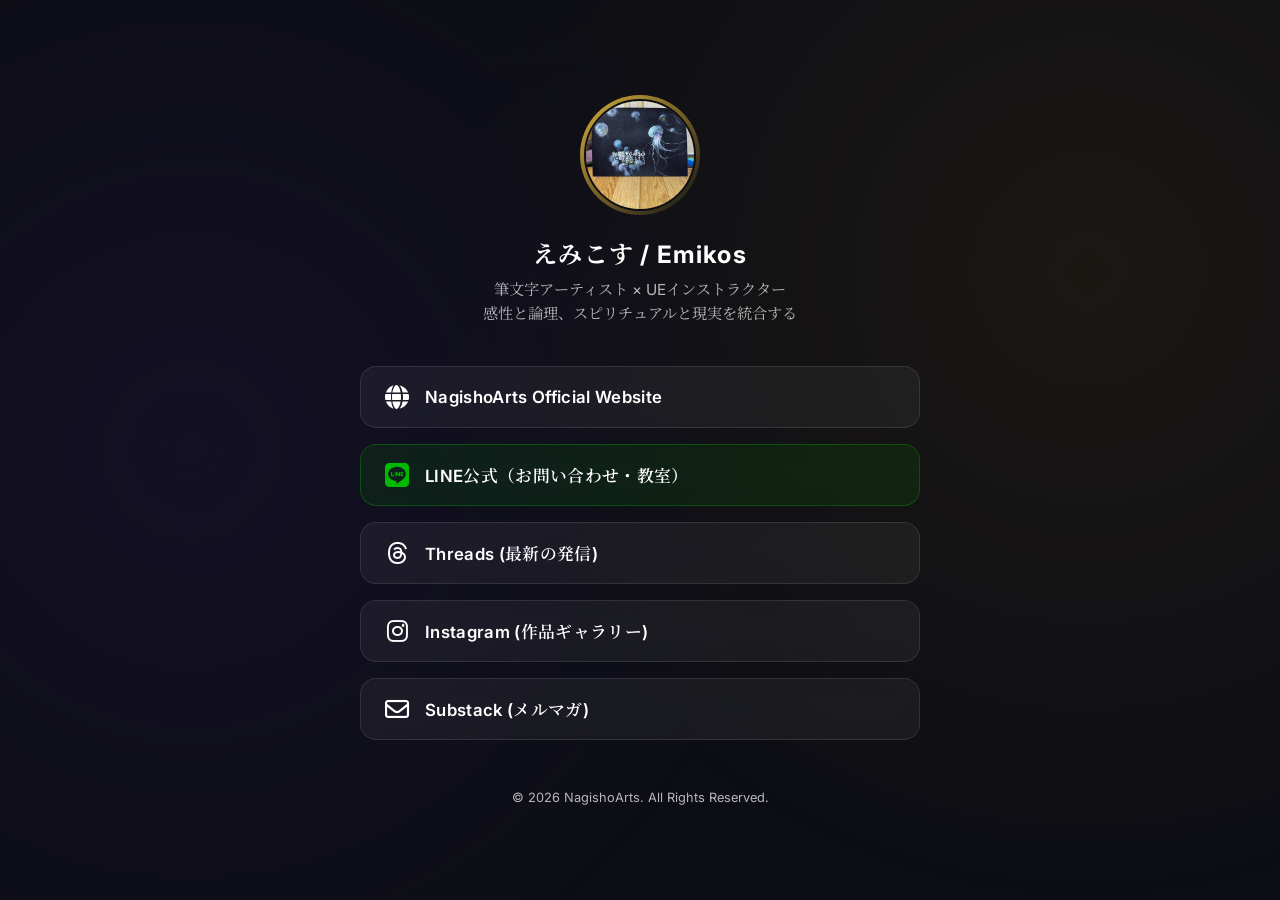
==== link_hub/index.html @ 088dd6b3 "Add link_hub page" ====
<!DOCTYPE html>
<html lang="ja">
<head>
    <meta charset="UTF-8">
    <meta name="viewport" content="width=device-width, initial-scale=1.0">
    <title>NagishoArts | Links</title>
    <link rel="preconnect" href="https://fonts.googleapis.com">
    <link rel="preconnect" href="https://fonts.gstatic.com" crossorigin>
    <link href="https://fonts.googleapis.com/css2?family=Inter:wght@400;600&family=Noto+Serif+JP:wght@400;700&display=swap" rel="stylesheet">
    <link rel="stylesheet" href="style.css">
    <!-- FontAwesome for icons -->
    <link rel="stylesheet" href="https://cdnjs.cloudflare.com/ajax/libs/font-awesome/6.4.0/css/all.min.css">
</head>
<body>
    <div class="background-animation"></div>
    
    <div class="container">
        <!-- Profile Section -->
        <header class="profile">
            <div class="profile-img-container">
                <img src="assets/profile.jpg" alt="Emikos (NagishoArts)" class="profile-img">
            </div>
            <h1 class="profile-name">えみこす / Emikos</h1>
            <p class="profile-bio">筆文字アーティスト × UEインストラクター<br>感性と論理、スピリチュアルと現実を統合する</p>
        </header>

        <!-- Links Section -->
        <main class="links">
            <a href="https://nagishoarts.com" target="_blank" class="link-card">
                <i class="fa-solid fa-globe icon"></i>
                <span class="link-text">NagishoArts Official Website</span>
            </a>
            
            <a href="https://lin.ee/TGI120y" target="_blank" class="link-card highlight">
                <i class="fa-brands fa-line icon"></i>
                <span class="link-text">LINE公式（お問い合わせ・教室）</span>
            </a>

            <a href="https://www.threads.net/" target="_blank" class="link-card">
                <i class="fa-brands fa-threads icon"></i>
                <span class="link-text">Threads (最新の発信)</span>
            </a>

            <a href="https://www.instagram.com/" target="_blank" class="link-card">
                <i class="fa-brands fa-instagram icon"></i>
                <span class="link-text">Instagram (作品ギャラリー)</span>
            </a>



            <a href="https://substack.com/" target="_blank" class="link-card">
                <i class="fa-regular fa-envelope icon"></i>
                <span class="link-text">Substack (メルマガ)</span>
            </a>
        </main>

        <!-- Footer -->
        <footer class="footer">
            <p>&copy; 2026 NagishoArts. All Rights Reserved.</p>
        </footer>
    </div>
</body>
</html>
---- link_hub/style.css ----
:root {
    --bg-color: #0d0e15;
    --text-primary: #ffffff;
    --text-secondary: rgba(255, 255, 255, 0.7);
    --glass-bg: rgba(255, 255, 255, 0.05);
    --glass-border: rgba(255, 255, 255, 0.1);
    --glass-hover: rgba(255, 255, 255, 0.15);
    --accent: #d4af37; /* ゴールドアクセント */
}

* {
    margin: 0;
    padding: 0;
    box-sizing: border-box;
}

body {
    font-family: 'Inter', 'Noto Serif JP', serif;
    background-color: var(--bg-color);
    color: var(--text-primary);
    min-height: 100vh;
    display: flex;
    justify-content: center;
    align-items: center;
    overflow-x: hidden;
    position: relative;
}

/* Background Animation */
.background-animation {
    position: fixed;
    top: 0;
    left: 0;
    width: 100vw;
    height: 100vh;
    z-index: -1;
    background: radial-gradient(circle at 15% 50%, rgba(30, 20, 60, 0.4), transparent 50%),
                radial-gradient(circle at 85% 30%, rgba(50, 40, 20, 0.4), transparent 50%);
    animation: pulse 15s infinite alternate;
}

@keyframes pulse {
    0% { transform: scale(1); opacity: 0.8; }
    100% { transform: scale(1.1); opacity: 1; }
}

.container {
    width: 100%;
    max-width: 600px;
    padding: 40px 20px;
    z-index: 1;
}

/* Profile Section */
.profile {
    text-align: center;
    margin-bottom: 40px;
}

.profile-img-container {
    width: 120px;
    height: 120px;
    margin: 0 auto 20px;
    border-radius: 50%;
    padding: 4px;
    background: linear-gradient(135deg, var(--accent), transparent);
}

.profile-img {
    width: 100%;
    height: 100%;
    object-fit: cover;
    border-radius: 50%;
    border: 2px solid var(--bg-color);
}

.profile-name {
    font-size: 1.5rem;
    font-weight: 700;
    margin-bottom: 8px;
    letter-spacing: 0.05em;
}

.profile-bio {
    font-size: 0.95rem;
    color: var(--text-secondary);
    line-height: 1.6;
}

/* Links Section */
.links {
    display: flex;
    flex-direction: column;
    gap: 16px;
}

.link-card {
    display: flex;
    align-items: center;
    padding: 18px 24px;
    border-radius: 16px;
    background: var(--glass-bg);
    border: 1px solid var(--glass-border);
    backdrop-filter: blur(10px);
    -webkit-backdrop-filter: blur(10px);
    text-decoration: none;
    color: var(--text-primary);
    transition: all 0.3s cubic-bezier(0.25, 0.8, 0.25, 1);
    position: relative;
    overflow: hidden;
}

.link-card::before {
    content: '';
    position: absolute;
    top: 0;
    left: -100%;
    width: 100%;
    height: 100%;
    background: linear-gradient(90deg, transparent, rgba(255, 255, 255, 0.1), transparent);
    transition: all 0.5s ease;
}

.link-card:hover {
    transform: translateY(-4px);
    background: var(--glass-hover);
    box-shadow: 0 10px 20px rgba(0, 0, 0, 0.3);
    border-color: rgba(255, 255, 255, 0.2);
}

.link-card:hover::before {
    left: 100%;
}

.icon {
    font-size: 1.5rem;
    margin-right: 16px;
    width: 24px;
    text-align: center;
}

.link-text {
    font-size: 1.05rem;
    font-weight: 600;
    letter-spacing: 0.02em;
}

/* Highlighted Link (e.g. LINE) */
.link-card.highlight {
    background: rgba(0, 185, 0, 0.1);
    border-color: rgba(0, 185, 0, 0.3);
}

.link-card.highlight .icon {
    color: #00b900;
}

.link-card.highlight:hover {
    background: rgba(0, 185, 0, 0.2);
    box-shadow: 0 10px 20px rgba(0, 185, 0, 0.15);
}

/* Footer */
.footer {
    text-align: center;
    margin-top: 50px;
    font-size: 0.8rem;
    color: var(--text-secondary);
}
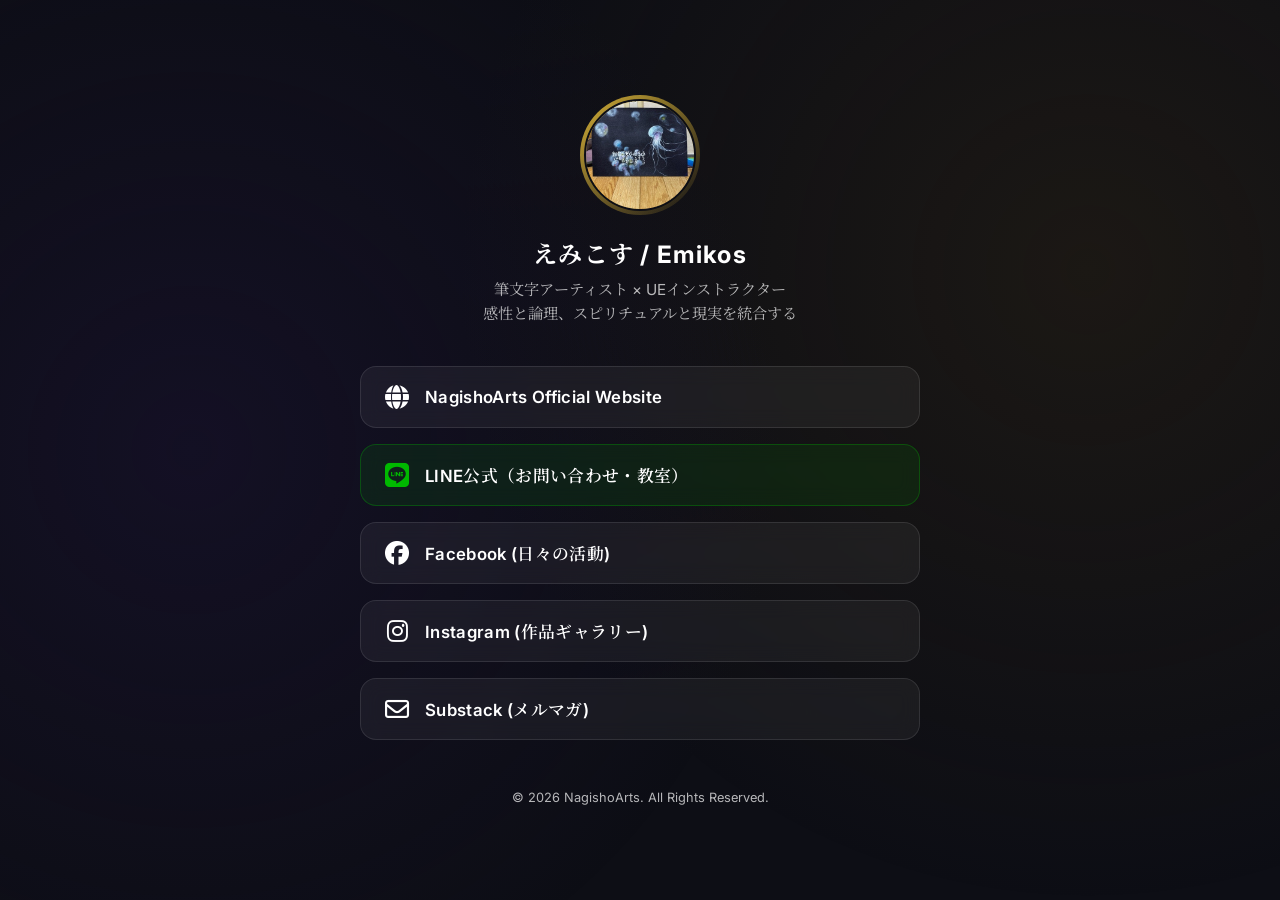
==== commit fb70a202: "Replace Threads with Facebook in link_hub" ====
--- a/link_hub/index.html
+++ b/link_hub/index.html
@@ -26,7 +26,7 @@
 
         <!-- Links Section -->
         <main class="links">
-            <a href="https://nagishoarts.com" target="_blank" class="link-card">
+            <a href="https://emikos-laugh.github.io/NagishoArts/" target="_blank" class="link-card">
                 <i class="fa-solid fa-globe icon"></i>
                 <span class="link-text">NagishoArts Official Website</span>
             </a>
@@ -36,9 +36,9 @@
                 <span class="link-text">LINE公式（お問い合わせ・教室）</span>
             </a>
 
-            <a href="https://www.threads.net/" target="_blank" class="link-card">
-                <i class="fa-brands fa-threads icon"></i>
-                <span class="link-text">Threads (最新の発信)</span>
+            <a href="https://www.facebook.com/emiko.furuta888/" target="_blank" class="link-card">
+                <i class="fa-brands fa-facebook icon"></i>
+                <span class="link-text">Facebook (日々の活動)</span>
             </a>
 
             <a href="https://www.instagram.com/" target="_blank" class="link-card">
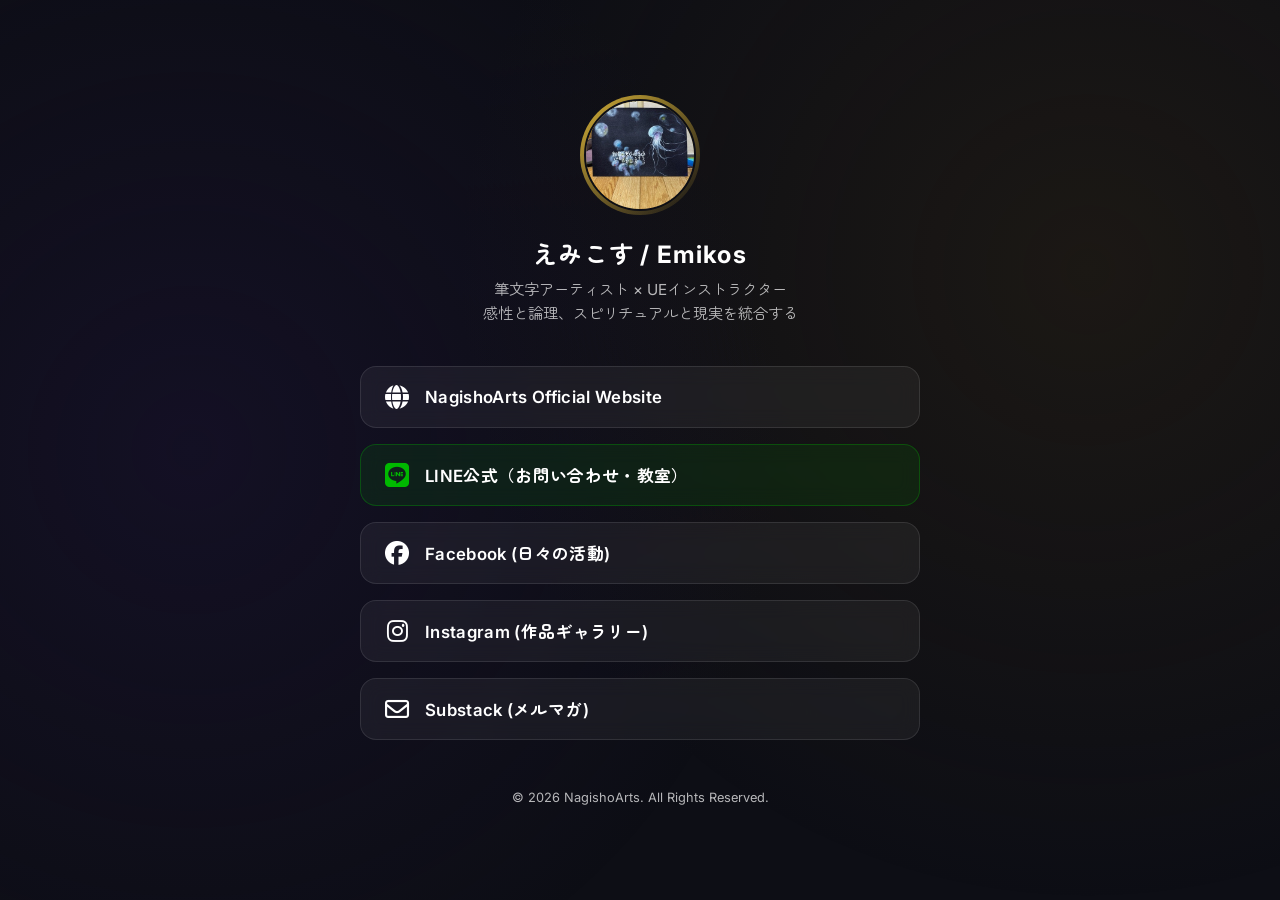
==== commit 17bc2694: "Update font to Zen Maru Gothic for a cuter, rounded look" ====
--- a/link_hub/index.html
+++ b/link_hub/index.html
@@ -6,7 +6,7 @@
     <title>NagishoArts | Links</title>
     <link rel="preconnect" href="https://fonts.googleapis.com">
     <link rel="preconnect" href="https://fonts.gstatic.com" crossorigin>
-    <link href="https://fonts.googleapis.com/css2?family=Inter:wght@400;600&family=Noto+Serif+JP:wght@400;700&display=swap" rel="stylesheet">
+    <link href="https://fonts.googleapis.com/css2?family=Inter:wght@400;600&family=Zen+Maru+Gothic:wght@400;500;700&display=swap" rel="stylesheet">
     <link rel="stylesheet" href="style.css">
     <!-- FontAwesome for icons -->
     <link rel="stylesheet" href="https://cdnjs.cloudflare.com/ajax/libs/font-awesome/6.4.0/css/all.min.css">
--- a/link_hub/style.css
+++ b/link_hub/style.css
@@ -15,7 +15,7 @@
 }
 
 body {
-    font-family: 'Inter', 'Noto Serif JP', serif;
+    font-family: 'Inter', 'Zen Maru Gothic', sans-serif;
     background-color: var(--bg-color);
     color: var(--text-primary);
     min-height: 100vh;
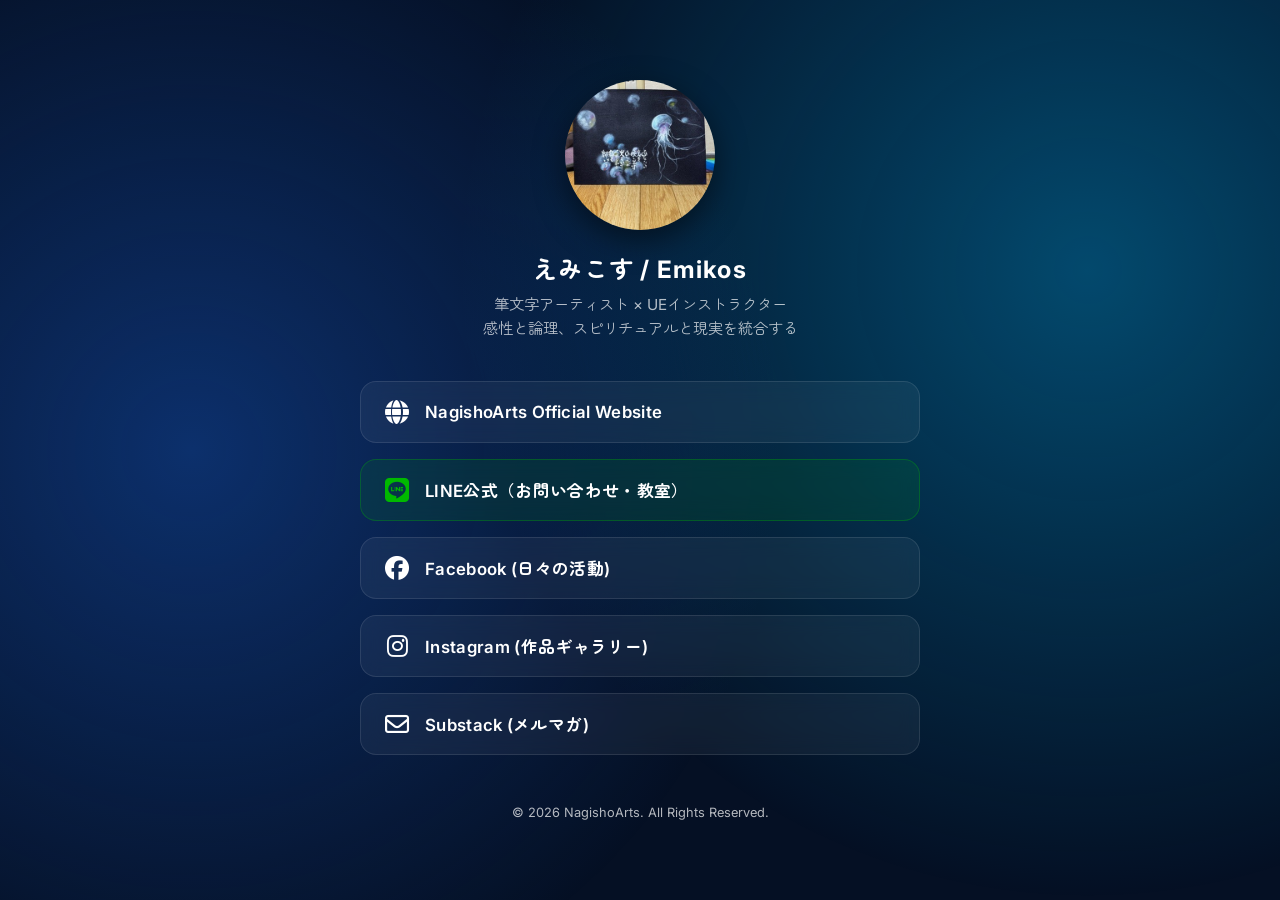
==== commit e106a2bf: "Update Substack URL" ====
--- a/link_hub/index.html
+++ b/link_hub/index.html
@@ -48,7 +48,7 @@
 
 
 
-            <a href="https://substack.com/" target="_blank" class="link-card">
+            <a href="https://nagishoart.substack.com/" target="_blank" class="link-card">
                 <i class="fa-regular fa-envelope icon"></i>
                 <span class="link-text">Substack (メルマガ)</span>
             </a>
--- a/link_hub/style.css
+++ b/link_hub/style.css
@@ -1,5 +1,5 @@
 :root {
-    --bg-color: #0d0e15;
+    --bg-color: #051024;
     --text-primary: #ffffff;
     --text-secondary: rgba(255, 255, 255, 0.7);
     --glass-bg: rgba(255, 255, 255, 0.05);
@@ -34,8 +34,8 @@
     width: 100vw;
     height: 100vh;
     z-index: -1;
-    background: radial-gradient(circle at 15% 50%, rgba(30, 20, 60, 0.4), transparent 50%),
-                radial-gradient(circle at 85% 30%, rgba(50, 40, 20, 0.4), transparent 50%);
+    background: radial-gradient(circle at 15% 50%, rgba(20, 80, 180, 0.5), transparent 50%),
+                radial-gradient(circle at 85% 30%, rgba(0, 160, 220, 0.4), transparent 50%);
     animation: pulse 15s infinite alternate;
 }
 
@@ -58,12 +58,11 @@
 }
 
 .profile-img-container {
-    width: 120px;
-    height: 120px;
+    width: 150px;
+    height: 150px;
     margin: 0 auto 20px;
     border-radius: 50%;
-    padding: 4px;
-    background: linear-gradient(135deg, var(--accent), transparent);
+    box-shadow: 0 10px 30px rgba(0, 0, 0, 0.5);
 }
 
 .profile-img {
@@ -71,7 +70,6 @@
     height: 100%;
     object-fit: cover;
     border-radius: 50%;
-    border: 2px solid var(--bg-color);
 }
 
 .profile-name {
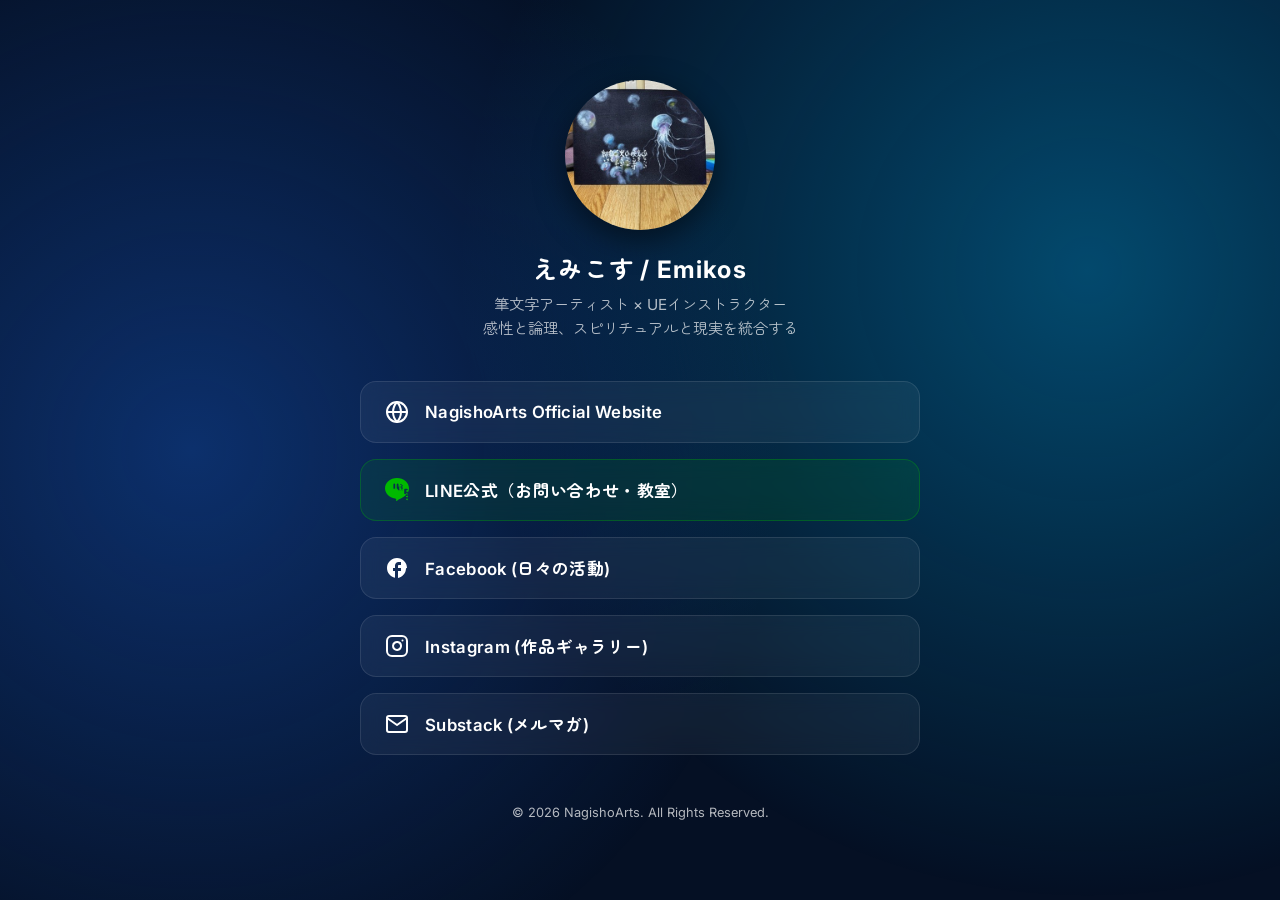
==== commit cf04f0ac: "Optimize link_hub loading speed" ====
--- a/link_hub/index.html
+++ b/link_hub/index.html
@@ -4,12 +4,16 @@
     <meta charset="UTF-8">
     <meta name="viewport" content="width=device-width, initial-scale=1.0">
     <title>NagishoArts | Links</title>
+    <!-- DNS Prefetch & Preconnect for speed -->
     <link rel="preconnect" href="https://fonts.googleapis.com">
     <link rel="preconnect" href="https://fonts.gstatic.com" crossorigin>
+    <link rel="dns-prefetch" href="//lin.ee">
+    <link rel="dns-prefetch" href="//www.facebook.com">
+    <link rel="dns-prefetch" href="//www.instagram.com">
+    <link rel="dns-prefetch" href="//nagishoart.substack.com">
+    
     <link href="https://fonts.googleapis.com/css2?family=Inter:wght@400;600&family=Zen+Maru+Gothic:wght@400;500;700&display=swap" rel="stylesheet">
     <link rel="stylesheet" href="style.css">
-    <!-- FontAwesome for icons -->
-    <link rel="stylesheet" href="https://cdnjs.cloudflare.com/ajax/libs/font-awesome/6.4.0/css/all.min.css">
 </head>
 <body>
     <div class="background-animation"></div>
@@ -27,29 +31,42 @@
         <!-- Links Section -->
         <main class="links">
             <a href="https://emikos-laugh.github.io/NagishoArts/" target="_blank" class="link-card">
-                <i class="fa-solid fa-globe icon"></i>
+                <svg class="icon svg-icon" viewBox="0 0 24 24" fill="none" stroke="currentColor" stroke-width="2" stroke-linecap="round" stroke-linejoin="round">
+                    <circle cx="12" cy="12" r="10"></circle>
+                    <line x1="2" y1="12" x2="22" y2="12"></line>
+                    <path d="M12 2a15.3 15.3 0 0 1 4 10 15.3 15.3 0 0 1-4 10 15.3 15.3 0 0 1-4-10 15.3 15.3 0 0 1 4-10z"></path>
+                </svg>
                 <span class="link-text">NagishoArts Official Website</span>
             </a>
             
             <a href="https://lin.ee/TGI120y" target="_blank" class="link-card highlight">
-                <i class="fa-brands fa-line icon"></i>
+                <svg class="icon svg-icon" viewBox="0 0 24 24" fill="currentColor">
+                    <path d="M24 10.3c0-5.7-5.4-10.3-12-10.3S0 4.6 0 10.3c0 5.1 4.3 9.3 10.1 10.1.4.1.9.3 1 .6l.1 1.7c0 .4.2.5.5.3.3-.2 1.6-1 2.2-1.7 3.9-1.2 10.1-5 10.1-11m-14.7.7c-.5 0-.9-.4-.9-.9v-3.7c0-.5.4-.9.9-.9s.9.4.9.9v3.7c0 .5-.4.9-.9.9m3.3 0c-.5 0-.9-.4-.9-.9v-3.7c0-.5.4-.9.9-.9s.9.4.9.9v2.5l1.9-2.5c.3-.4.8-.5 1.1-.2.4.3.4.8.2 1.1l-1.4 1.8 1.5 2.1c.3.4.2.9-.2 1.2-.2.1-.4.2-.6.2-.3 0-.5-.1-.7-.3l-1.3-1.8v1c0 .5-.4.9-.9.9m4.8-.9c0 .5-.4.9-.9.9h-1.8c-.5 0-.9-.4-.9-.9v-3.7c0-.5.4-.9.9-.9h1.8c.5 0 .9.4.9.9s-.4.9-.9.9h-.9v.5h.9c.5 0 .9.4.9.9s-.4.9-.9.9h-.9v.6h.9c.5 0 .9.4.9.9s-.4.9-.9.9h-.9v1h.9c.5 0 .9.4.9.9m4.9 0c0 .5-.4.9-.9.9h-1.8c-.5 0-.9-.4-.9-.9v-3.7c0-.5.4-.9.9-.9h1.8c.5 0 .9.4.9.9s-.4.9-.9.9h-.9v.9h.9c.5 0 .9.4.9.9s-.4.9-.9.9h-.9v1h.9c.5 0 .9.4.9.9s-.4.9-.9.9h-.9v1h.9c.5 0 .9.4.9.9s-.4.9-.9.9h-.9v1h.9c.5 0 .9.4.9.9"/>
+                </svg>
                 <span class="link-text">LINE公式（お問い合わせ・教室）</span>
             </a>
 
             <a href="https://www.facebook.com/emiko.furuta888/" target="_blank" class="link-card">
-                <i class="fa-brands fa-facebook icon"></i>
+                <svg class="icon svg-icon" viewBox="0 0 24 24" fill="currentColor">
+                    <path d="M22 12c0-5.52-4.48-10-10-10S2 6.48 2 12c0 4.84 3.44 8.87 8 9.8V15H8v-3h2V9.5C10 7.57 11.57 6 13.5 6H16v3h-2c-.55 0-1 .45-1 1v2h3v3h-3v6.95c4.56-.93 8-4.96 8-9.75z"/>
+                </svg>
                 <span class="link-text">Facebook (日々の活動)</span>
             </a>
 
             <a href="https://www.instagram.com/" target="_blank" class="link-card">
-                <i class="fa-brands fa-instagram icon"></i>
+                <svg class="icon svg-icon" viewBox="0 0 24 24" fill="none" stroke="currentColor" stroke-width="2" stroke-linecap="round" stroke-linejoin="round">
+                    <rect x="2" y="2" width="20" height="20" rx="5" ry="5"></rect>
+                    <path d="M16 11.37A4 4 0 1 1 12.63 8 4 4 0 0 1 16 11.37z"></path>
+                    <line x1="17.5" y1="6.5" x2="17.51" y2="6.5"></line>
+                </svg>
                 <span class="link-text">Instagram (作品ギャラリー)</span>
             </a>
 
-
-
             <a href="https://nagishoart.substack.com/" target="_blank" class="link-card">
-                <i class="fa-regular fa-envelope icon"></i>
+                <svg class="icon svg-icon" viewBox="0 0 24 24" fill="none" stroke="currentColor" stroke-width="2" stroke-linecap="round" stroke-linejoin="round">
+                    <path d="M4 4h16c1.1 0 2 .9 2 2v12c0 1.1-.9 2-2 2H4c-1.1 0-2-.9-2-2V6c0-1.1.9-2 2-2z"></path>
+                    <polyline points="22,6 12,13 2,6"></polyline>
+                </svg>
                 <span class="link-text">Substack (メルマガ)</span>
             </a>
         </main>
--- a/link_hub/style.css
+++ b/link_hub/style.css
@@ -15,7 +15,7 @@
 }
 
 body {
-    font-family: 'Inter', 'Zen Maru Gothic', sans-serif;
+    font-family: 'Inter', 'Zen Maru Gothic', "Hiragino Maru Gothic ProN", "MotoyaLMaru", sans-serif;
     background-color: var(--bg-color);
     color: var(--text-primary);
     min-height: 100vh;
@@ -131,10 +131,12 @@
 }
 
 .icon {
-    font-size: 1.5rem;
     margin-right: 16px;
     width: 24px;
-    text-align: center;
+    height: 24px;
+    flex-shrink: 0;
+    display: inline-block;
+    vertical-align: middle;
 }
 
 .link-text {
@@ -151,6 +153,7 @@
 
 .link-card.highlight .icon {
     color: #00b900;
+    fill: #00b900;
 }
 
 .link-card.highlight:hover {
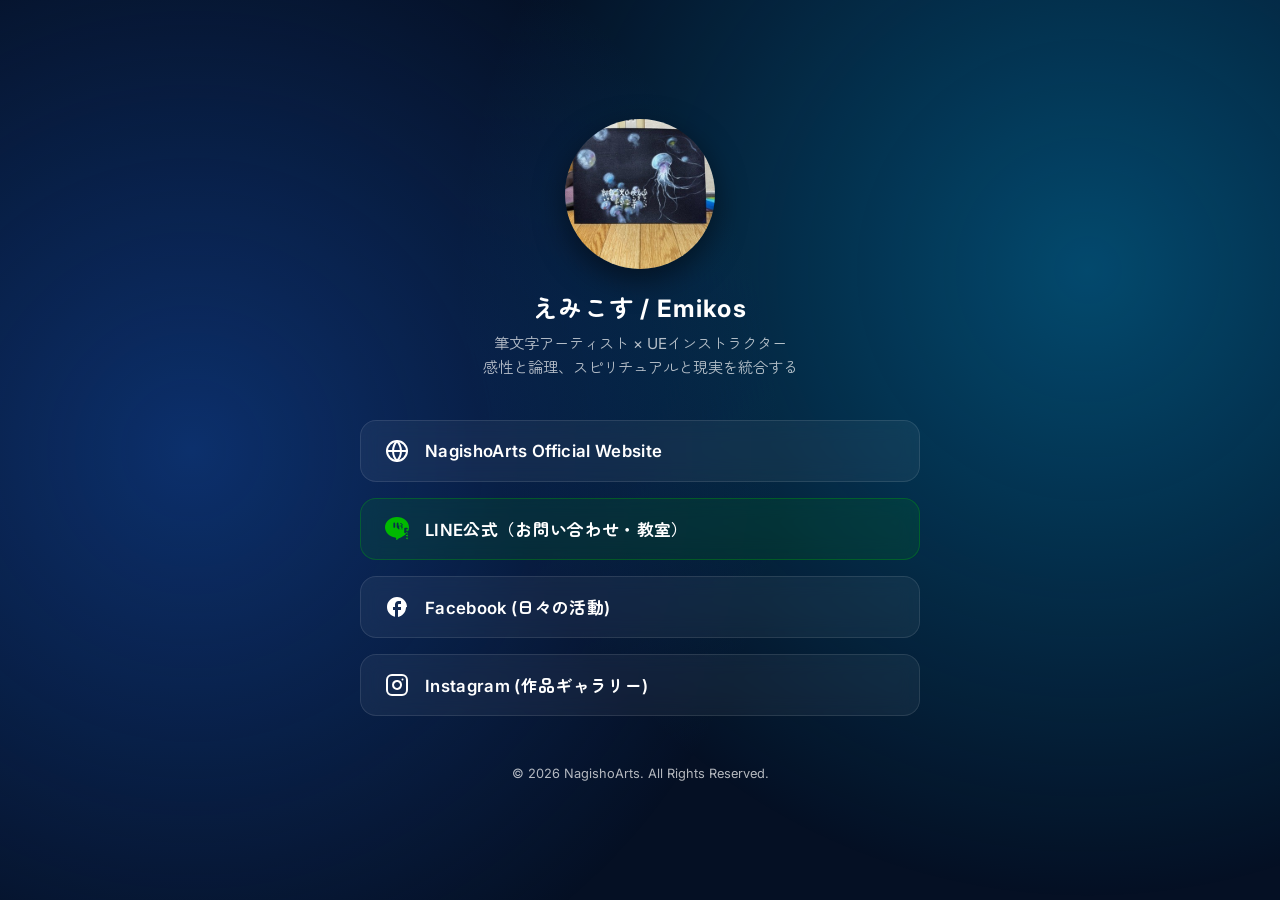
==== commit 073aebfb: "Remove Substack link from link_hub" ====
--- a/link_hub/index.html
+++ b/link_hub/index.html
@@ -10,7 +10,6 @@
     <link rel="dns-prefetch" href="//lin.ee">
     <link rel="dns-prefetch" href="//www.facebook.com">
     <link rel="dns-prefetch" href="//www.instagram.com">
-    <link rel="dns-prefetch" href="//nagishoart.substack.com">
     
     <link href="https://fonts.googleapis.com/css2?family=Inter:wght@400;600&family=Zen+Maru+Gothic:wght@400;500;700&display=swap" rel="stylesheet">
     <link rel="stylesheet" href="style.css">
@@ -62,13 +61,6 @@
                 <span class="link-text">Instagram (作品ギャラリー)</span>
             </a>
 
-            <a href="https://nagishoart.substack.com/" target="_blank" class="link-card">
-                <svg class="icon svg-icon" viewBox="0 0 24 24" fill="none" stroke="currentColor" stroke-width="2" stroke-linecap="round" stroke-linejoin="round">
-                    <path d="M4 4h16c1.1 0 2 .9 2 2v12c0 1.1-.9 2-2 2H4c-1.1 0-2-.9-2-2V6c0-1.1.9-2 2-2z"></path>
-                    <polyline points="22,6 12,13 2,6"></polyline>
-                </svg>
-                <span class="link-text">Substack (メルマガ)</span>
-            </a>
         </main>
 
         <!-- Footer -->
